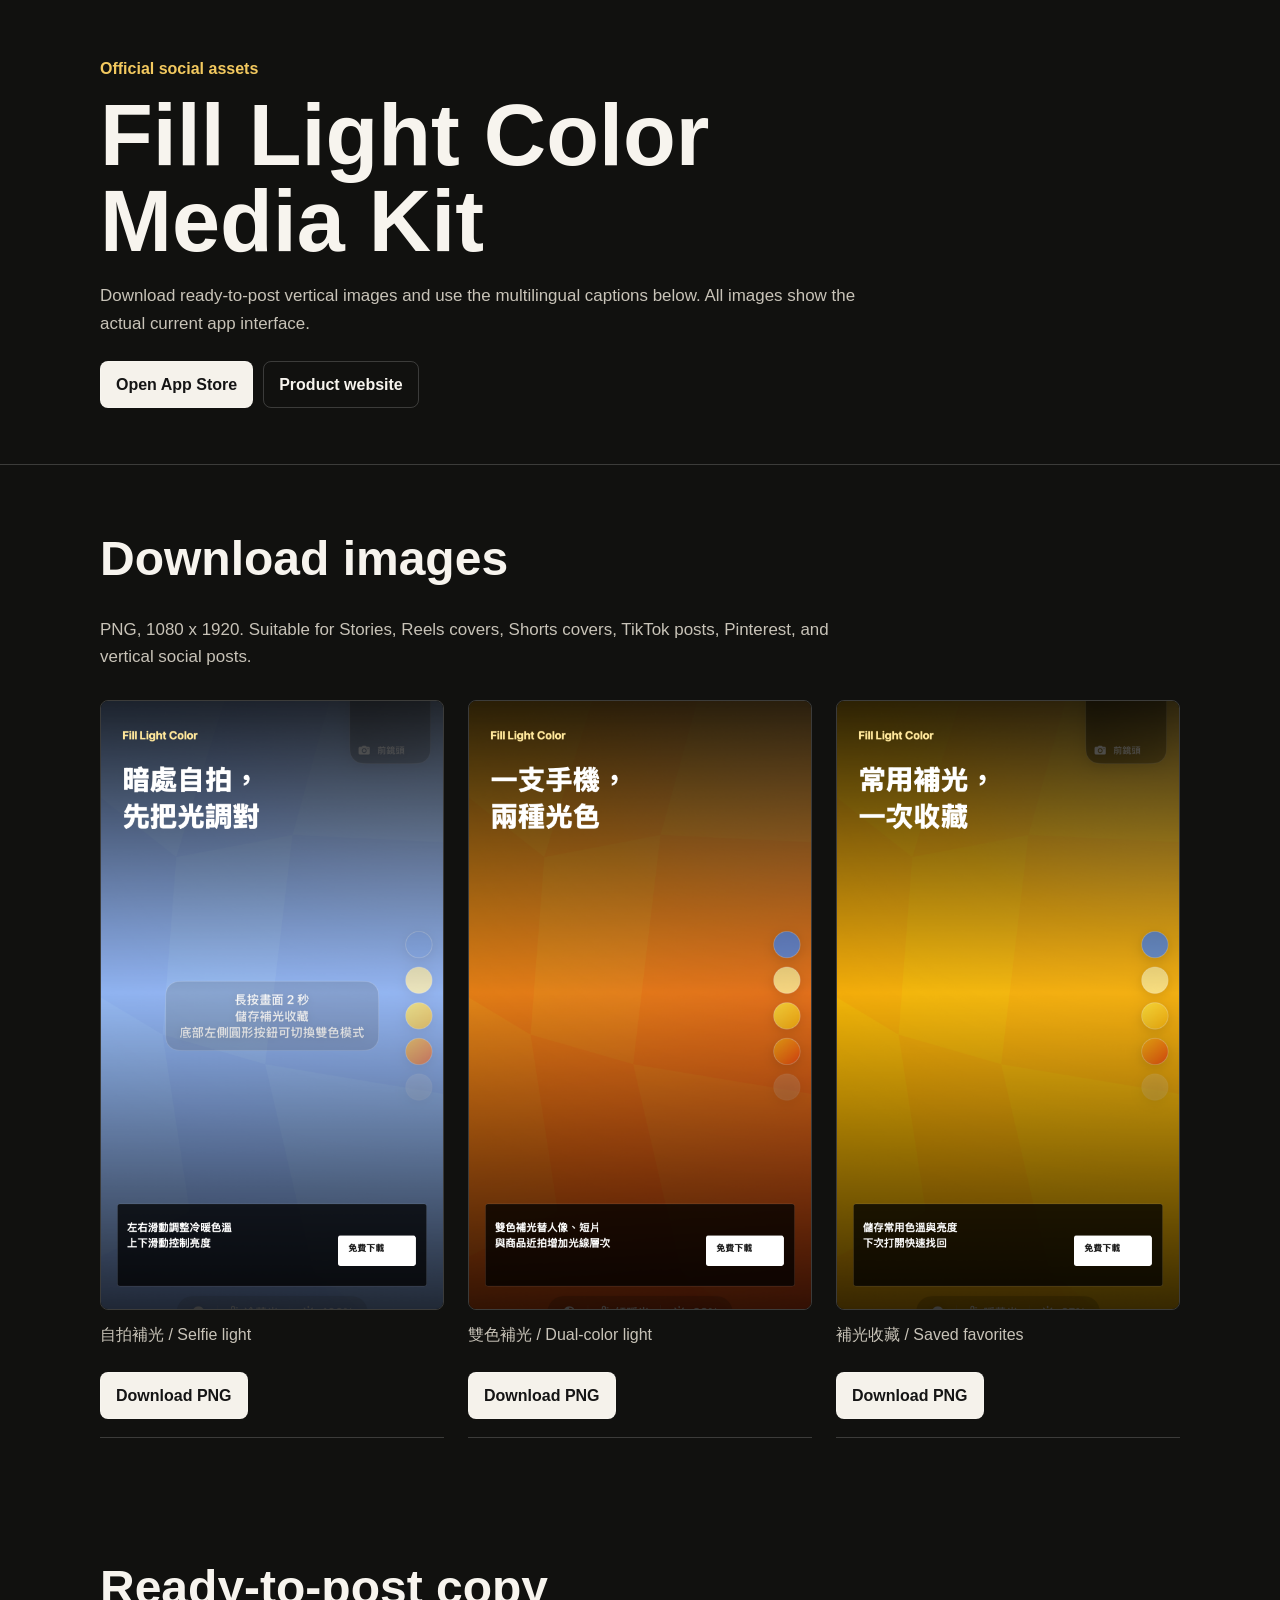
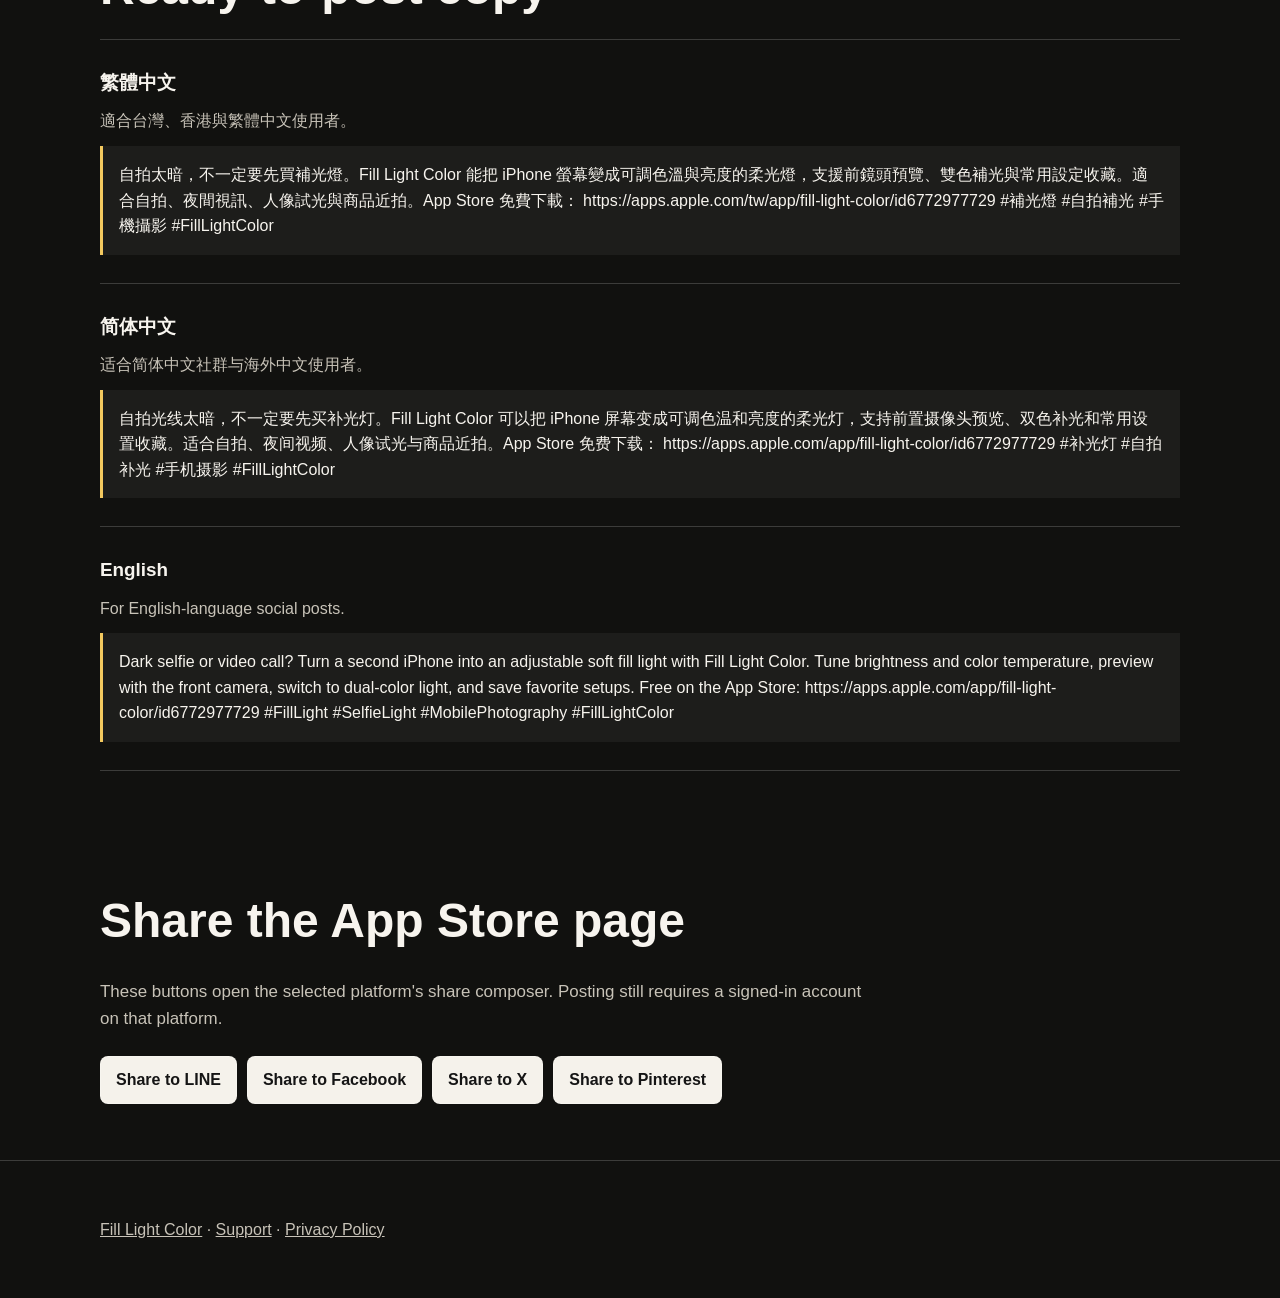
==== media-kit.html @ 1618114d "Publish Fill Light social media kit" ====
<!doctype html>
<html lang="zh-Hant">
<head>
  <meta charset="utf-8">
  <meta name="viewport" content="width=device-width, initial-scale=1">
  <meta name="description" content="Download official Fill Light Color social images and copy ready-to-post Traditional Chinese, Simplified Chinese, and English captions.">
  <meta name="robots" content="index,follow">
  <link rel="canonical" href="https://jc2000jctw-maker.github.io/media-kit.html">
  <meta property="og:title" content="Fill Light Color Social Media Kit">
  <meta property="og:description" content="Official vertical social images and multilingual captions for Fill Light Color.">
  <meta property="og:type" content="website">
  <meta property="og:url" content="https://jc2000jctw-maker.github.io/media-kit.html">
  <meta property="og:image" content="https://jc2000jctw-maker.github.io/assets/social/02-dual-color-story.png">
  <meta name="twitter:card" content="summary_large_image">
  <meta name="apple-itunes-app" content="app-id=6772977729">
  <title>Fill Light Color Social Media Kit</title>
  <style>
    :root {
      color-scheme: dark;
      --page: #11110f;
      --ink: #f7f4ee;
      --muted: #c8c3b8;
      --line: rgba(255, 255, 255, 0.18);
      --accent: #f3c95f;
    }

    * { box-sizing: border-box; }

    body {
      margin: 0;
      background: var(--page);
      color: var(--ink);
      font-family: -apple-system, BlinkMacSystemFont, "Segoe UI", "PingFang TC", "Noto Sans TC", sans-serif;
      line-height: 1.6;
    }

    a { color: inherit; }

    header,
    section,
    footer {
      padding: 56px 24px;
    }

    header {
      border-bottom: 1px solid var(--line);
    }

    .inner {
      width: min(1080px, 100%);
      margin: 0 auto;
    }

    .eyebrow {
      margin: 0 0 10px;
      color: var(--accent);
      font-weight: 700;
    }

    h1,
    h2,
    h3 {
      letter-spacing: 0;
    }

    h1 {
      max-width: 820px;
      margin: 0;
      font-size: clamp(2.5rem, 7vw, 5.4rem);
      line-height: 1;
    }

    h2 {
      margin: 0 0 12px;
      font-size: clamp(1.8rem, 4vw, 3rem);
    }

    .lead {
      max-width: 780px;
      margin: 18px 0 0;
      color: var(--muted);
      font-size: 1.06rem;
    }

    .actions {
      display: flex;
      flex-wrap: wrap;
      gap: 10px;
      margin-top: 24px;
    }

    .button {
      display: inline-flex;
      min-height: 46px;
      align-items: center;
      justify-content: center;
      padding: 10px 15px;
      border: 1px solid var(--line);
      border-radius: 8px;
      background: #f5f2eb;
      color: #151515;
      font-weight: 750;
      text-decoration: none;
    }

    .button.secondary {
      background: transparent;
      color: var(--ink);
    }

    .asset-grid {
      display: grid;
      grid-template-columns: repeat(3, minmax(0, 1fr));
      gap: 24px;
      margin-top: 30px;
    }

    figure {
      margin: 0;
      padding: 0 0 18px;
      border-bottom: 1px solid var(--line);
    }

    figure img {
      display: block;
      width: 100%;
      height: auto;
      border: 1px solid var(--line);
      border-radius: 8px;
    }

    figcaption {
      margin-top: 12px;
      color: var(--muted);
    }

    .copy-block {
      padding: 28px 0;
      border-top: 1px solid var(--line);
    }

    .copy-block:last-child {
      border-bottom: 1px solid var(--line);
    }

    .copy-block h3 {
      margin: 0 0 10px;
      font-size: 1.18rem;
    }

    .copy-block p {
      max-width: 820px;
      margin: 0;
      color: var(--muted);
    }

    code {
      display: block;
      margin-top: 12px;
      padding: 16px;
      overflow-wrap: anywhere;
      border-left: 3px solid var(--accent);
      background: rgba(255, 255, 255, 0.05);
      color: var(--ink);
      font-family: inherit;
      white-space: normal;
    }

    footer {
      border-top: 1px solid var(--line);
      color: var(--muted);
    }

    @media (max-width: 760px) {
      .asset-grid { grid-template-columns: 1fr; }
      header, section, footer { padding: 42px 20px; }
    }
  </style>
</head>
<body>
  <header>
    <div class="inner">
      <p class="eyebrow">Official social assets</p>
      <h1>Fill Light Color Media Kit</h1>
      <p class="lead">Download ready-to-post vertical images and use the multilingual captions below. All images show the actual current app interface.</p>
      <div class="actions">
        <a class="button" href="https://apps.apple.com/tw/app/fill-light-color/id6772977729">Open App Store</a>
        <a class="button secondary" href="index.html">Product website</a>
      </div>
    </div>
  </header>

  <main>
    <section aria-labelledby="assets-heading">
      <div class="inner">
        <h2 id="assets-heading">Download images</h2>
        <p class="lead">PNG, 1080 x 1920. Suitable for Stories, Reels covers, Shorts covers, TikTok posts, Pinterest, and vertical social posts.</p>
        <div class="asset-grid">
          <figure>
            <img src="assets/social/01-selfie-story.png" alt="Fill Light Color selfie lighting social image" width="1080" height="1920">
            <figcaption>自拍補光 / Selfie light</figcaption>
            <div class="actions">
              <a class="button" href="assets/social/01-selfie-story.png" download>Download PNG</a>
            </div>
          </figure>
          <figure>
            <img src="assets/social/02-dual-color-story.png" alt="Fill Light Color dual-color lighting social image" width="1080" height="1920">
            <figcaption>雙色補光 / Dual-color light</figcaption>
            <div class="actions">
              <a class="button" href="assets/social/02-dual-color-story.png" download>Download PNG</a>
            </div>
          </figure>
          <figure>
            <img src="assets/social/03-favorites-story.png" alt="Fill Light Color saved lighting favorites social image" width="1080" height="1920">
            <figcaption>補光收藏 / Saved favorites</figcaption>
            <div class="actions">
              <a class="button" href="assets/social/03-favorites-story.png" download>Download PNG</a>
            </div>
          </figure>
        </div>
      </div>
    </section>

    <section aria-labelledby="copy-heading">
      <div class="inner">
        <h2 id="copy-heading">Ready-to-post copy</h2>
        <div class="copy-block">
          <h3>繁體中文</h3>
          <p>適合台灣、香港與繁體中文使用者。</p>
          <code>自拍太暗，不一定要先買補光燈。Fill Light Color 能把 iPhone 螢幕變成可調色溫與亮度的柔光燈，支援前鏡頭預覽、雙色補光與常用設定收藏。適合自拍、夜間視訊、人像試光與商品近拍。App Store 免費下載： https://apps.apple.com/tw/app/fill-light-color/id6772977729 #補光燈 #自拍補光 #手機攝影 #FillLightColor</code>
        </div>
        <div class="copy-block">
          <h3>简体中文</h3>
          <p>适合简体中文社群与海外中文使用者。</p>
          <code>自拍光线太暗，不一定要先买补光灯。Fill Light Color 可以把 iPhone 屏幕变成可调色温和亮度的柔光灯，支持前置摄像头预览、双色补光和常用设置收藏。适合自拍、夜间视频、人像试光与商品近拍。App Store 免费下载： https://apps.apple.com/app/fill-light-color/id6772977729 #补光灯 #自拍补光 #手机摄影 #FillLightColor</code>
        </div>
        <div class="copy-block">
          <h3>English</h3>
          <p>For English-language social posts.</p>
          <code>Dark selfie or video call? Turn a second iPhone into an adjustable soft fill light with Fill Light Color. Tune brightness and color temperature, preview with the front camera, switch to dual-color light, and save favorite setups. Free on the App Store: https://apps.apple.com/app/fill-light-color/id6772977729 #FillLight #SelfieLight #MobilePhotography #FillLightColor</code>
        </div>
      </div>
    </section>

    <section aria-labelledby="share-heading">
      <div class="inner">
        <h2 id="share-heading">Share the App Store page</h2>
        <p class="lead">These buttons open the selected platform's share composer. Posting still requires a signed-in account on that platform.</p>
        <div class="actions">
          <a class="button" href="https://social-plugins.line.me/lineit/share?url=https%3A%2F%2Fapps.apple.com%2Ftw%2Fapp%2Ffill-light-color%2Fid6772977729">Share to LINE</a>
          <a class="button" href="https://www.facebook.com/sharer/sharer.php?u=https%3A%2F%2Fapps.apple.com%2Ftw%2Fapp%2Ffill-light-color%2Fid6772977729">Share to Facebook</a>
          <a class="button" href="https://twitter.com/intent/tweet?text=Turn%20your%20iPhone%20into%20an%20adjustable%20soft%20fill%20light%20with%20Fill%20Light%20Color.&amp;url=https%3A%2F%2Fapps.apple.com%2Fapp%2Ffill-light-color%2Fid6772977729">Share to X</a>
          <a class="button" href="https://www.pinterest.com/pin/create/button/?url=https%3A%2F%2Fapps.apple.com%2Fapp%2Ffill-light-color%2Fid6772977729&amp;media=https%3A%2F%2Fjc2000jctw-maker.github.io%2Fassets%2Fsocial%2F02-dual-color-story.png&amp;description=Turn%20your%20iPhone%20into%20an%20adjustable%20soft%20fill%20light%20with%20Fill%20Light%20Color.">Share to Pinterest</a>
        </div>
      </div>
    </section>
  </main>

  <footer>
    <div class="inner">
      <a href="index.html">Fill Light Color</a> ·
      <a href="support.html">Support</a> ·
      <a href="privacy-policy.html">Privacy Policy</a>
    </div>
  </footer>
</body>
</html>
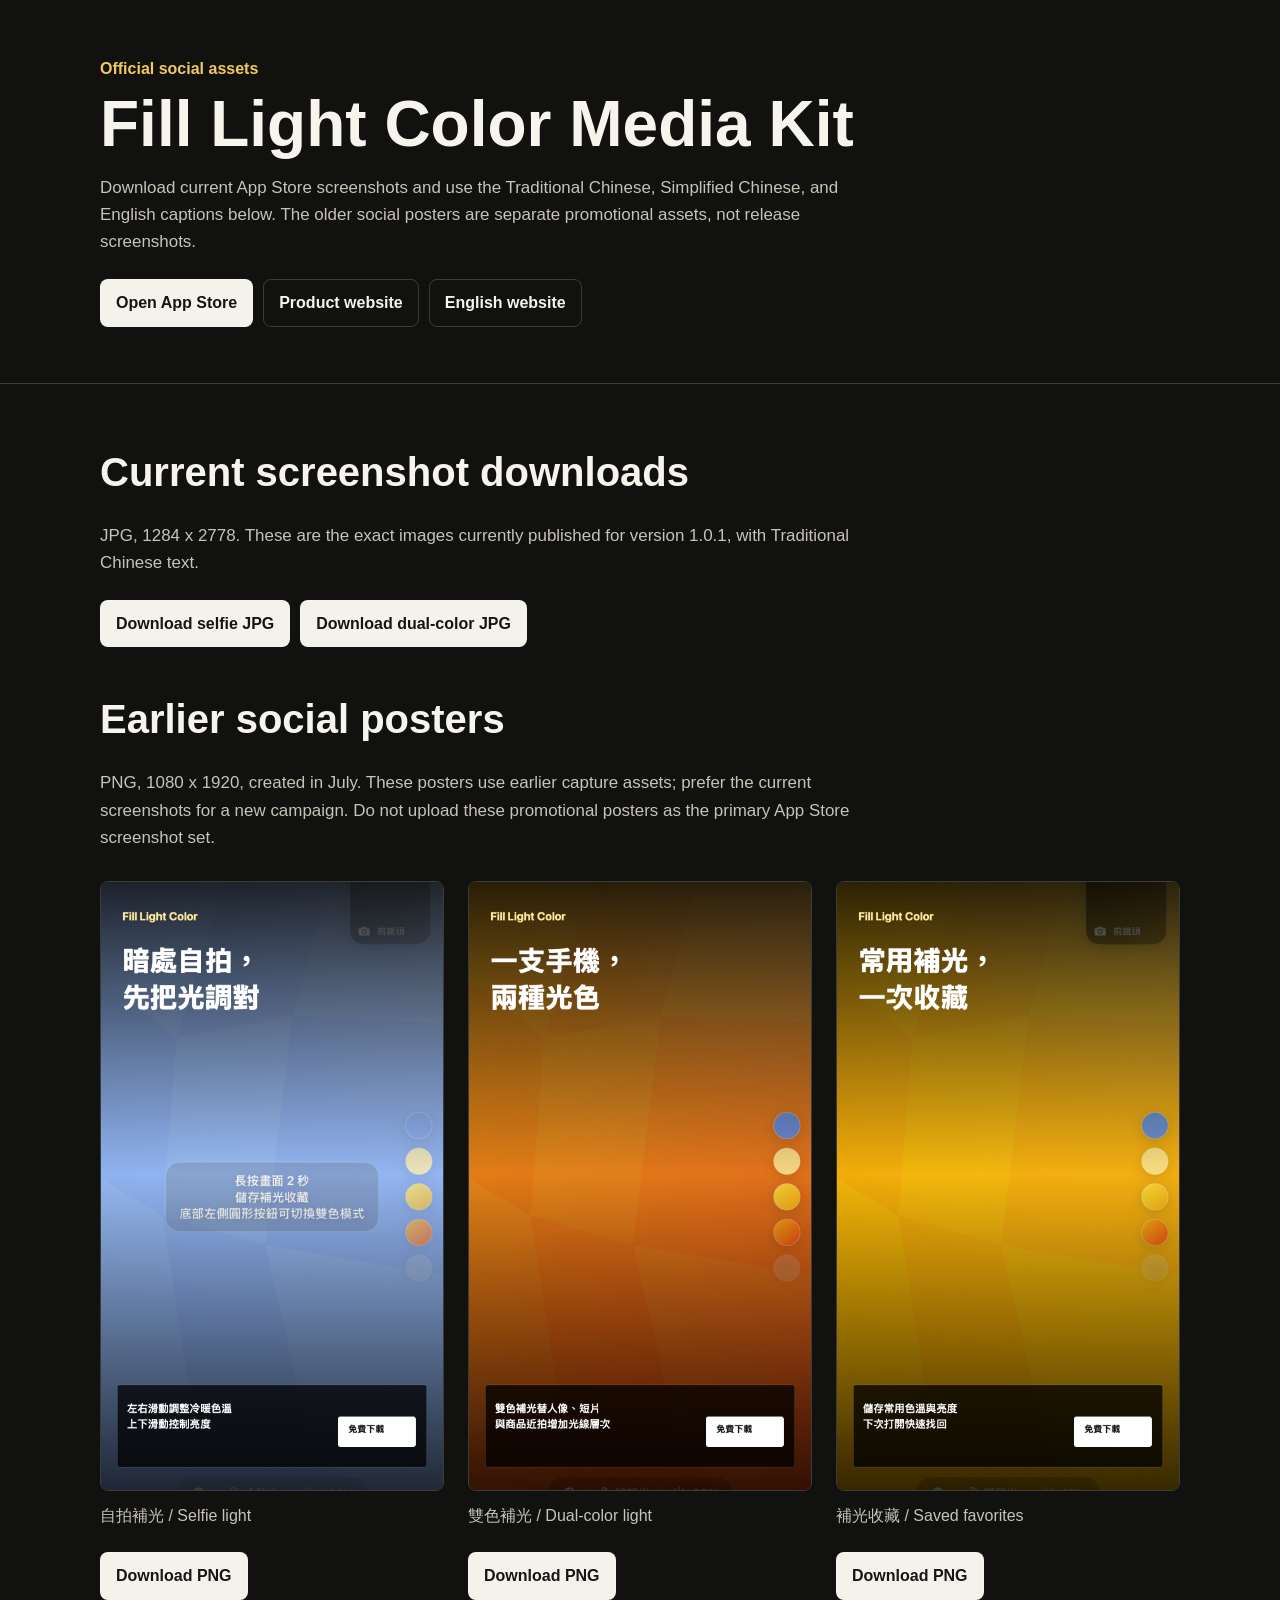
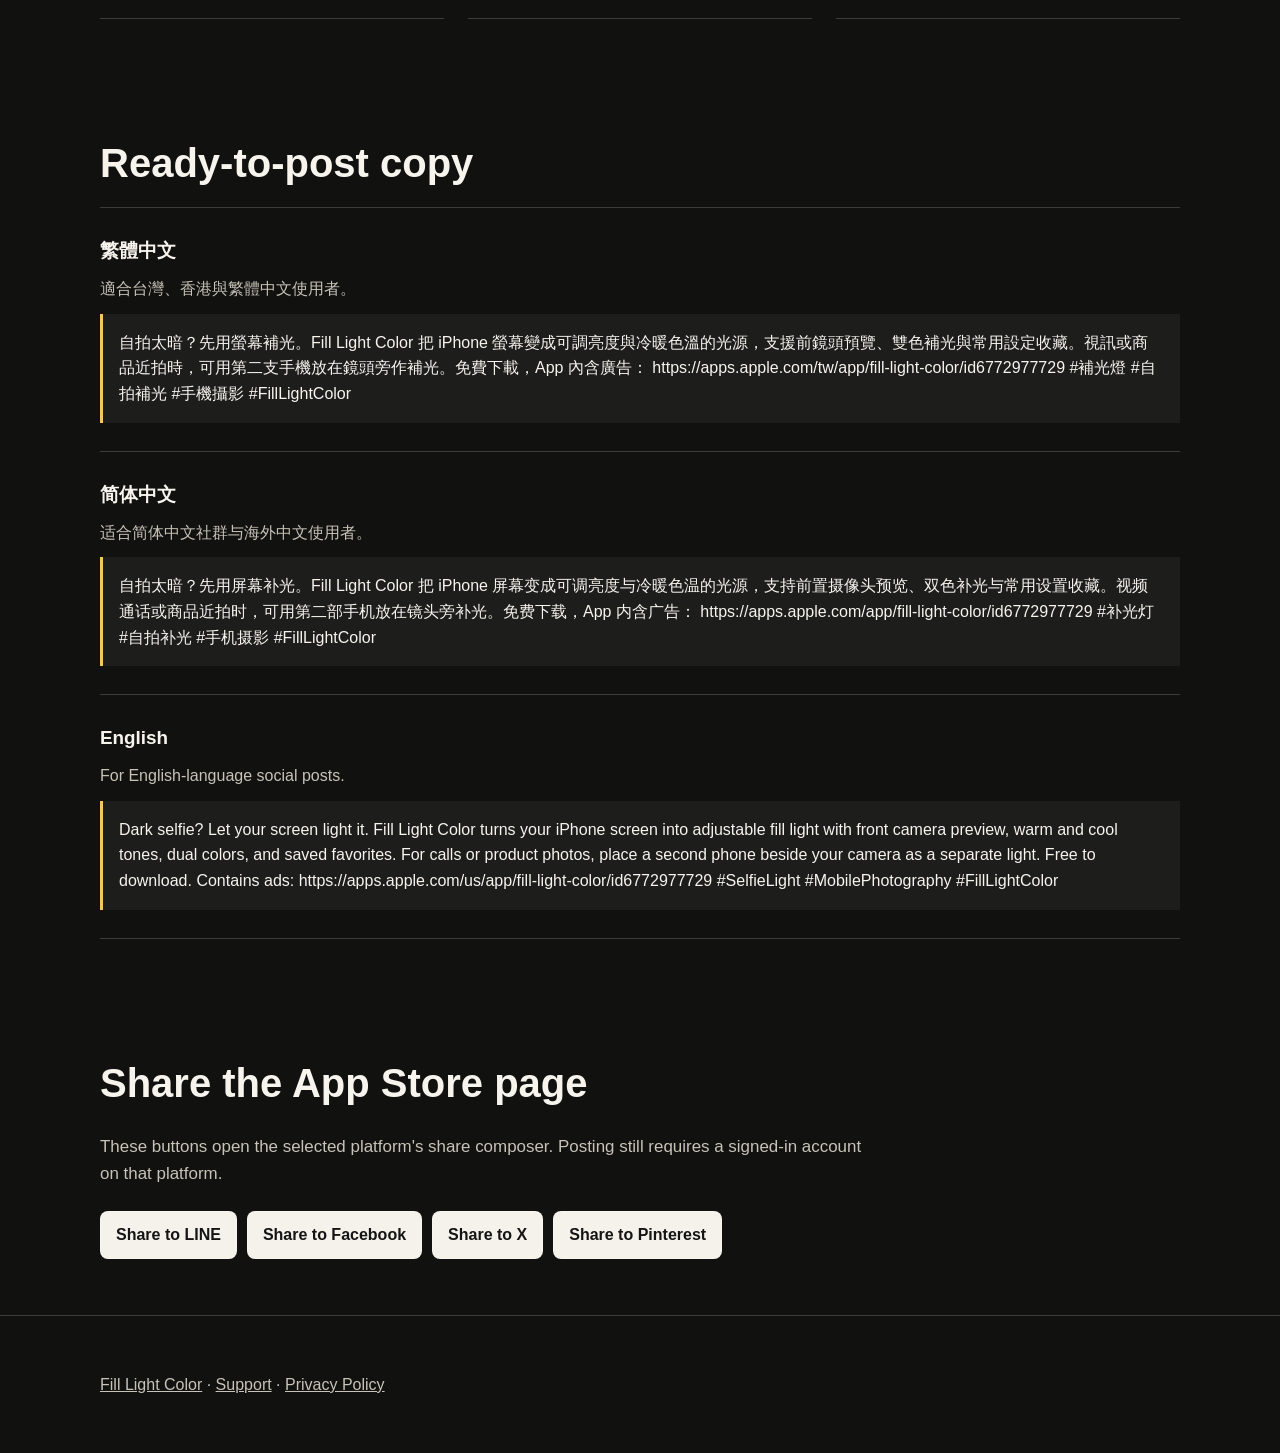
==== commit 46b97eaf: "Localize Fill Light homepage and update multilingual promotion copy" ====
--- a/media-kit.html
+++ b/media-kit.html
@@ -66,13 +66,13 @@
     h1 {
       max-width: 820px;
       margin: 0;
-      font-size: clamp(2.5rem, 7vw, 5.4rem);
+      font-size: 4rem;
       line-height: 1;
     }
 
     h2 {
       margin: 0 0 12px;
-      font-size: clamp(1.8rem, 4vw, 3rem);
+      font-size: 2.5rem;
     }
 
     .lead {
@@ -172,6 +172,8 @@
     }
 
     @media (max-width: 760px) {
+      h1 { font-size: 2.5rem; }
+      h2 { font-size: 1.8rem; }
       .asset-grid { grid-template-columns: 1fr; }
       header, section, footer { padding: 42px 20px; }
     }
@@ -182,10 +184,11 @@
     <div class="inner">
       <p class="eyebrow">Official social assets</p>
       <h1>Fill Light Color Media Kit</h1>
-      <p class="lead">Download ready-to-post vertical images and use the multilingual captions below. All images show the actual current app interface.</p>
+      <p class="lead">Download current App Store screenshots and use the Traditional Chinese, Simplified Chinese, and English captions below. The older social posters are separate promotional assets, not release screenshots.</p>
       <div class="actions">
         <a class="button" href="https://apps.apple.com/tw/app/fill-light-color/id6772977729">Open App Store</a>
         <a class="button secondary" href="index.html">Product website</a>
+        <a class="button secondary" href="en/">English website</a>
       </div>
     </div>
   </header>
@@ -193,8 +196,14 @@
   <main>
     <section aria-labelledby="assets-heading">
       <div class="inner">
-        <h2 id="assets-heading">Download images</h2>
-        <p class="lead">PNG, 1080 x 1920. Suitable for Stories, Reels covers, Shorts covers, TikTok posts, Pinterest, and vertical social posts.</p>
+        <h2 id="assets-heading">Current screenshot downloads</h2>
+        <p class="lead">JPG, 1284 x 2778. These are the exact images currently published for version 1.0.1, with Traditional Chinese text.</p>
+        <div class="actions">
+          <a class="button" href="assets/store-selfie.jpg" download>Download selfie JPG</a>
+          <a class="button" href="assets/store-dual.jpg" download>Download dual-color JPG</a>
+        </div>
+        <h2 style="margin-top: 40px">Earlier social posters</h2>
+        <p class="lead">PNG, 1080 x 1920, created in July. These posters use earlier capture assets; prefer the current screenshots for a new campaign. Do not upload these promotional posters as the primary App Store screenshot set.</p>
         <div class="asset-grid">
           <figure>
             <img src="assets/social/01-selfie-story.png" alt="Fill Light Color selfie lighting social image" width="1080" height="1920">
@@ -227,17 +236,17 @@
         <div class="copy-block">
           <h3>繁體中文</h3>
           <p>適合台灣、香港與繁體中文使用者。</p>
-          <code>自拍太暗，不一定要先買補光燈。Fill Light Color 能把 iPhone 螢幕變成可調色溫與亮度的柔光燈，支援前鏡頭預覽、雙色補光與常用設定收藏。適合自拍、夜間視訊、人像試光與商品近拍。App Store 免費下載： https://apps.apple.com/tw/app/fill-light-color/id6772977729 #補光燈 #自拍補光 #手機攝影 #FillLightColor</code>
+          <code>自拍太暗？先用螢幕補光。Fill Light Color 把 iPhone 螢幕變成可調亮度與冷暖色溫的光源，支援前鏡頭預覽、雙色補光與常用設定收藏。視訊或商品近拍時，可用第二支手機放在鏡頭旁作補光。免費下載，App 內含廣告： https://apps.apple.com/tw/app/fill-light-color/id6772977729 #補光燈 #自拍補光 #手機攝影 #FillLightColor</code>
         </div>
         <div class="copy-block">
           <h3>简体中文</h3>
           <p>适合简体中文社群与海外中文使用者。</p>
-          <code>自拍光线太暗，不一定要先买补光灯。Fill Light Color 可以把 iPhone 屏幕变成可调色温和亮度的柔光灯，支持前置摄像头预览、双色补光和常用设置收藏。适合自拍、夜间视频、人像试光与商品近拍。App Store 免费下载： https://apps.apple.com/app/fill-light-color/id6772977729 #补光灯 #自拍补光 #手机摄影 #FillLightColor</code>
+          <code>自拍太暗？先用屏幕补光。Fill Light Color 把 iPhone 屏幕变成可调亮度与冷暖色温的光源，支持前置摄像头预览、双色补光与常用设置收藏。视频通话或商品近拍时，可用第二部手机放在镜头旁补光。免费下载，App 内含广告： https://apps.apple.com/app/fill-light-color/id6772977729 #补光灯 #自拍补光 #手机摄影 #FillLightColor</code>
         </div>
         <div class="copy-block">
           <h3>English</h3>
           <p>For English-language social posts.</p>
-          <code>Dark selfie or video call? Turn a second iPhone into an adjustable soft fill light with Fill Light Color. Tune brightness and color temperature, preview with the front camera, switch to dual-color light, and save favorite setups. Free on the App Store: https://apps.apple.com/app/fill-light-color/id6772977729 #FillLight #SelfieLight #MobilePhotography #FillLightColor</code>
+          <code>Dark selfie? Let your screen light it. Fill Light Color turns your iPhone screen into adjustable fill light with front camera preview, warm and cool tones, dual colors, and saved favorites. For calls or product photos, place a second phone beside your camera as a separate light. Free to download. Contains ads: https://apps.apple.com/us/app/fill-light-color/id6772977729 #SelfieLight #MobilePhotography #FillLightColor</code>
         </div>
       </div>
     </section>
